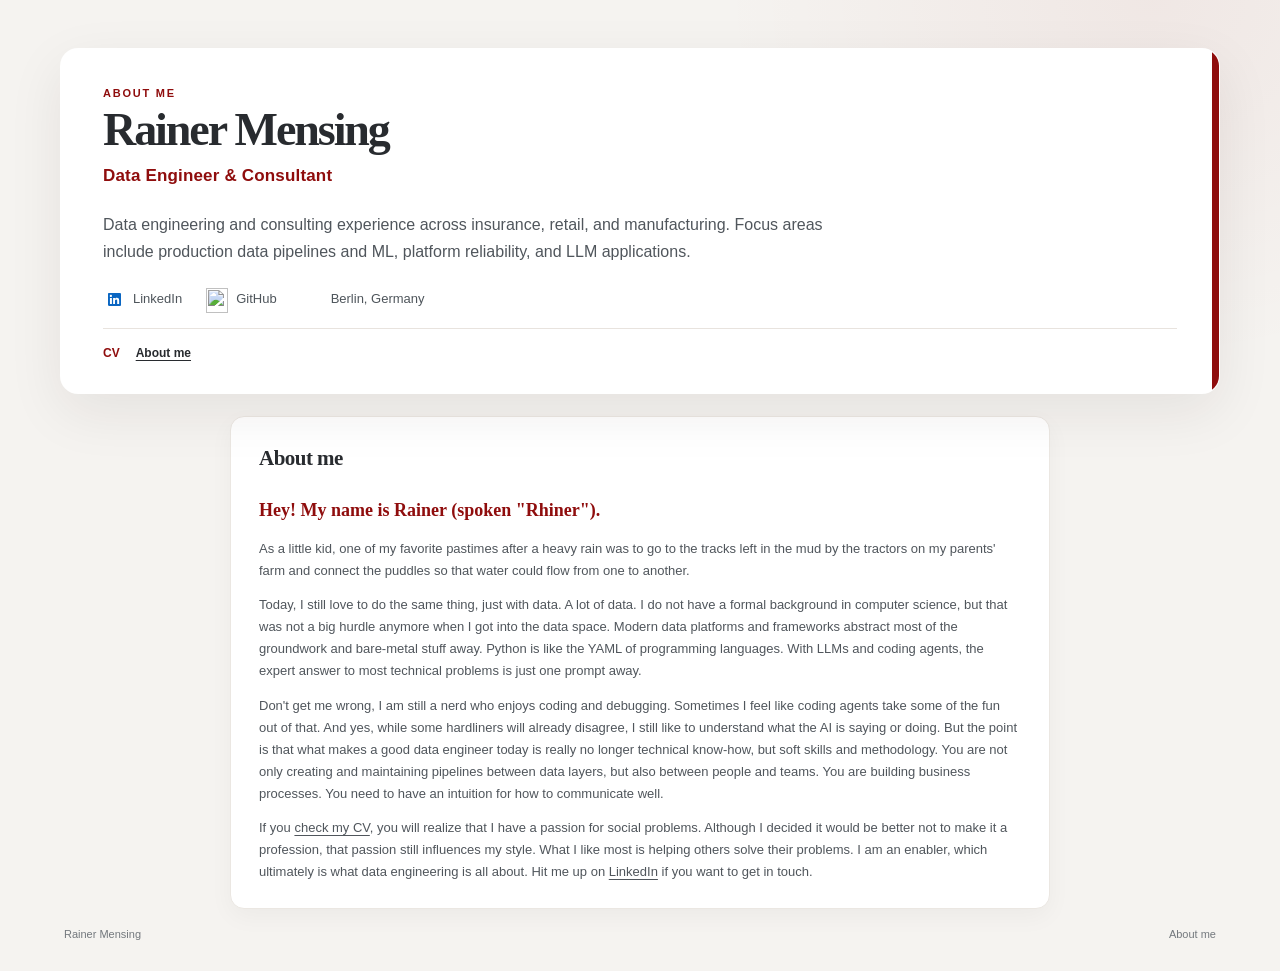
==== about.html @ 5866ab2f "Build responsive GitHub Pages CV" ====
<!doctype html>
<html lang="en">
  <head>
    <meta charset="utf-8">
    <meta name="viewport" content="width=device-width, initial-scale=1">
    <meta name="theme-color" content="#f5f3f0">
    <meta name="description" content="About Rainer Mensing, Data Engineer and Consultant based in Berlin, Germany.">
    <meta property="og:title" content="About Rainer Mensing">
    <meta property="og:description" content="A little more about Rainer Mensing, Data Engineer and Consultant.">
    <meta property="og:type" content="profile">
    <meta property="og:url" content="https://rainermensing.github.io/about.html">
    <title>About Rainer Mensing</title>
    <link rel="icon" href="assets/favicon.svg" type="image/svg+xml">
    <link rel="stylesheet" href="styles.css">
  </head>
  <body>
    <a class="skip-link" href="#main">Skip to About</a>
    <div class="page-shell">
      <header class="profile-card" aria-labelledby="name">
        <div class="profile-heading">
          <div>
            <p class="eyebrow">About me</p>
            <h1 id="name">Rainer Mensing</h1>
            <p class="headline">Data Engineer <span aria-hidden="true">&amp;</span> Consultant</p>
          </div>
        </div>
        <p class="intro">
          Data engineering and consulting experience across insurance, retail, and manufacturing.
          Focus areas include production data pipelines and ML, platform reliability, and LLM applications.
        </p>
        <ul class="contact-list" aria-label="Contact details">
          <li><span class="contact-icon" aria-hidden="true"><svg class="icon icon-brand" viewBox="0 0 28 28"><use href="assets/icons.svg#linkedin-brand"></use></svg></span><a href="https://www.linkedin.com/in/rainermensing">LinkedIn</a></li>
          <li><span class="contact-icon" aria-hidden="true"><img class="external-logo" src="https://cdn.simpleicons.org/github" alt=""></span><a href="https://github.com/rainermensing">GitHub</a></li>
          <li><span class="contact-icon" aria-hidden="true"><img class="external-logo berlin-bear-mark" src="https://upload.wikimedia.org/wikipedia/commons/7/77/Berliner_Baer.svg" alt=""></span><span>Berlin, Germany</span></li>
        </ul>
        <nav class="site-nav" aria-label="Primary navigation">
          <a href="index.html">CV</a>
          <a href="about.html" aria-current="page">About me</a>
        </nav>
      </header>

      <main id="main" class="single-page-layout">
        <article class="cv-section about-section" aria-labelledby="about-heading">
          <div class="section-heading">
            <h2 id="about-heading">About me</h2>
          </div>
          <div class="about-copy">
            <p class="about-lede">Hey! My name is Rainer (spoken "Rhiner").</p>
            <p>As a little kid, one of my favorite pastimes after a heavy rain was to go to the tracks left in the mud by the tractors on my parents' farm and connect the puddles so that water could flow from one to another.</p>
            <p>Today, I still love to do the same thing, just with data. A lot of data. I do not have a formal background in computer science, but that was not a big hurdle anymore when I got into the data space. Modern data platforms and frameworks abstract most of the groundwork and bare-metal stuff away. Python is like the YAML of programming languages. With LLMs and coding agents, the expert answer to most technical problems is just one prompt away.</p>
            <p>Don't get me wrong, I am still a nerd who enjoys coding and debugging. Sometimes I feel like coding agents take some of the fun out of that. And yes, while some hardliners will already disagree, I still like to understand what the AI is saying or doing. But the point is that what makes a good data engineer today is really no longer technical know-how, but soft skills and methodology. You are not only creating and maintaining pipelines between data layers, but also between people and teams. You are building business processes. You need to have an intuition for how to communicate well.</p>
            <p>If you <a href="index.html">check my CV</a>, you will realize that I have a passion for social problems. Although I decided it would be better not to make it a profession, that passion still influences my style. What I like most is helping others solve their problems. I am an enabler, which ultimately is what data engineering is all about. Hit me up on <a href="https://www.linkedin.com/in/rainermensing/">LinkedIn</a> if you want to get in touch.</p>
          </div>
        </article>
      </main>
      <footer class="page-footer"><span>Rainer Mensing</span><span>About me</span></footer>
    </div>
  </body>
</html>
---- styles.css ----
:root {
  color-scheme: light;
  --paper: #f5f3f0;
  --card: #fff;
  --ink: #282b2f;
  --muted: #626970;
  --line: #e8e3de;
  --accent: #8f0d0d;
  --accent-soft: #fbefed;
  --slate: #394650;
  --shadow: 0 18px 55px rgb(38 30 25 / 8%);
  font-family: "Aptos", "Segoe UI", "Helvetica Neue", Arial, sans-serif;
  font-synthesis: none;
  text-rendering: optimizeLegibility;
}

* {
  box-sizing: border-box;
}

html {
  scroll-behavior: smooth;
}

body {
  margin: 0;
  background:
    radial-gradient(ellipse at 90% 0%, rgb(143 13 13 / 5%), transparent 27rem),
    var(--paper);
  color: var(--ink);
  font-size: 15px;
  line-height: 1.55;
}

a {
  color: inherit;
  text-decoration-thickness: 1px;
  text-underline-offset: 0.2em;
}

a:hover {
  color: var(--accent);
}

a:focus-visible {
  outline: 3px solid #b3554c;
  outline-offset: 3px;
  border-radius: 2px;
}

.page-shell {
  width: min(1160px, calc(100% - 40px));
  margin: 48px auto 28px;
}

.skip-link {
  position: fixed;
  z-index: 5;
  top: 12px;
  left: 12px;
  padding: 10px 14px;
  transform: translateY(-160%);
  border-radius: 6px;
  background: var(--ink);
  color: white;
}

.skip-link:focus {
  transform: translateY(0);
}

.profile-card {
  position: relative;
  overflow: hidden;
  padding: 36px 42px 30px;
  border: 1px solid rgb(255 255 255 / 80%);
  border-radius: 18px;
  background: var(--card);
  box-shadow: var(--shadow);
}

.profile-card::after {
  position: absolute;
  top: 0;
  right: 0;
  width: 7px;
  height: 100%;
  background: var(--accent);
  content: "";
}

.eyebrow {
  margin: 0 0 2px;
  color: var(--accent);
  font-size: 11px;
  font-weight: 800;
  letter-spacing: 0.16em;
  text-transform: uppercase;
}

h1,
h2,
h3,
p {
  margin-top: 0;
}

h1 {
  margin-bottom: 0;
  font-family: Georgia, "Times New Roman", serif;
  font-size: clamp(32px, 5vw, 46px);
  font-weight: 700;
  letter-spacing: -0.045em;
  line-height: 1.12;
}

.headline {
  margin: 7px 0 0;
  color: var(--accent);
  font-size: 17px;
  font-weight: 650;
  letter-spacing: 0.01em;
}

.intro {
  max-width: 740px;
  margin: 22px 0 23px;
  color: #50565c;
  font-size: 16px;
  line-height: 1.7;
}

.contact-list {
  display: flex;
  flex-wrap: wrap;
  gap: 10px 24px;
  margin: 0;
  padding: 0;
  list-style: none;
}

.contact-list li {
  display: inline-flex;
  align-items: center;
  gap: 8px;
  color: #4e555b;
  font-size: 13px;
}

.contact-list a {
  text-decoration: none;
}

.contact-icon {
  display: inline-grid;
  width: 22px;
  height: 22px;
  place-items: center;
  color: var(--accent);
  font-size: 10px;
  font-weight: 800;
}

.contact-icon .icon {
  display: block;
  width: 13px;
  height: 13px;
}

.contact-icon .berlin-bear-mark {
  width: 16px;
  height: 16px;
}

.site-nav {
  display: flex;
  flex-wrap: wrap;
  gap: 8px 16px;
  margin-top: 18px;
  padding-top: 15px;
  border-top: 1px solid var(--line);
}

.site-nav a {
  color: var(--accent);
  font-size: 12px;
  font-weight: 750;
  text-decoration: none;
}

.site-nav a[aria-current="page"] {
  color: var(--ink);
  text-decoration: underline;
  text-decoration-thickness: 1px;
  text-underline-offset: 0.25em;
}

.external-logo {
  display: block;
  width: 100%;
  height: 100%;
  object-fit: contain;
}

.cv-layout {
  display: grid;
  grid-template-columns: minmax(0, 1.55fr) minmax(285px, 0.85fr);
  gap: 22px;
  align-items: start;
  margin-top: 22px;
}

.single-page-layout {
  max-width: 820px;
  margin: 22px auto 0;
}

.primary-column,
.sidebar {
  display: grid;
  gap: 20px;
  min-width: 0;
}

.cv-section {
  min-width: 0;
  padding: 25px 28px;
  border: 1px solid #ebe7e2;
  border-radius: 14px;
  background: var(--card);
  box-shadow: 0 8px 24px rgb(38 30 25 / 4%);
}

.section-heading {
  display: flex;
  align-items: center;
  gap: 11px;
  margin-bottom: 21px;
}

.section-heading h2 {
  margin: 0;
  font-family: Georgia, "Times New Roman", serif;
  font-size: 21px;
  font-weight: 700;
  letter-spacing: -0.025em;
}

.about-copy {
  display: grid;
  gap: 12px;
  color: #50565c;
  font-size: 13px;
  line-height: 1.7;
}

.about-copy p {
  margin: 0;
}

.about-lede {
  color: var(--accent);
  font-family: Georgia, "Times New Roman", serif;
  font-size: 18px;
  font-weight: 700;
}

.timeline {
  display: grid;
  gap: 25px;
}

.timeline-entry {
  position: relative;
  display: grid;
  grid-template-columns: 12px minmax(0, 1fr);
  gap: 14px;
}

.timeline-entry:not(:last-child)::before {
  position: absolute;
  top: 13px;
  bottom: -25px;
  left: 5px;
  width: 1px;
  background: var(--line);
  content: "";
}

.timeline-marker {
  z-index: 1;
  width: 11px;
  height: 11px;
  margin-top: 5px;
  border: 3px solid #f4dfdb;
  border-radius: 50%;
  background: var(--accent);
}

.entry-content {
  min-width: 0;
}

.entry-topline {
  display: flex;
  flex-wrap: wrap;
  align-items: baseline;
  justify-content: space-between;
  gap: 5px 12px;
}

.entry-topline h3,
.entry-content h3,
.education-entry h3 {
  margin: 0;
  font-size: 15px;
  font-weight: 750;
  line-height: 1.4;
}

.entry-meta {
  margin: 3px 0 0;
  color: var(--muted);
  font-size: 12px;
}

.date-label {
  color: var(--accent);
  font-size: 11px;
  font-weight: 750;
  white-space: nowrap;
}

.employer-list,
.logo-list,
.credential-list,
.technology-list,
.skill-list,
.language-list {
  margin: 0;
  padding: 0;
  list-style: none;
}

.employer-list {
  display: grid;
  gap: 8px;
  margin: 14px 0;
}

.employer,
.credential-list li,
.education-entry {
  display: flex;
  align-items: center;
  gap: 10px;
}

.employer strong,
.credential-list strong {
  display: block;
  font-size: 12px;
  line-height: 1.35;
}

.employer small,
.credential-list small {
  display: block;
  margin-top: 2px;
  color: var(--muted);
  font-size: 11px;
  line-height: 1.4;
}

.brand-mark {
  display: grid;
  width: 34px;
  height: 34px;
  flex: 0 0 34px;
  place-items: center;
  border: 1px solid #eee9e3;
  border-radius: 9px;
  background: #faf8f6;
  color: var(--slate);
  font-size: 11px;
  font-weight: 850;
  letter-spacing: -0.04em;
  line-height: 1;
}

.brand-mark-wide {
  width: 58px;
  flex-basis: 58px;
}

.mark-icon {
  display: block;
  width: 21px;
  height: 21px;
}

.mark-inovex {
  border-color: #fff;
  background: #fff;
  color: #a22b20;
  font-size: 9px;
  letter-spacing: -0.07em;
}

.mark-inovex .external-logo {
  min-width: 0;
  min-height: 0;
}

.brand-mark.mark-if {
  border-color: transparent;
  background: transparent;
}

.mark-if .mark-icon-if {
  width: 47px;
  height: 30px;
}

.mark-twente {
  background: #edf3f8;
  color: #426986;
}

.mark-fmp,
.mark-care {
  background: #f8f0e7;
  color: #8d572d;
}

.mark-giz,
.mark-issa,
.mark-geneva {
  background: #eef2ef;
  color: #496251;
}

.single-employer {
  display: inline-flex;
  align-items: center;
  gap: 9px;
  margin-top: 9px;
}

.detail-list {
  display: grid;
  gap: 6px;
  margin: 0;
  padding-left: 18px;
  color: #50565c;
  font-size: 12px;
}

.detail-list li::marker {
  color: var(--accent);
}

.section-intro {
  margin: -9px 0 12px;
  color: var(--muted);
  font-size: 12px;
}

.logo-list {
  display: grid;
  grid-template-columns: repeat(auto-fit, minmax(180px, 1fr));
  gap: 10px;
}

.logo-list li {
  display: flex;
  align-items: center;
  gap: 10px;
  min-height: 49px;
  color: #41474d;
  font-size: 12px;
  font-weight: 650;
}

.education-list {
  display: grid;
  gap: 21px;
}

.education-entry {
  align-items: flex-start;
}

.education-entry > div {
  flex: 1;
  min-width: 0;
}

.institution {
  margin: 4px 0 0;
  color: #41474d;
  font-size: 13px;
  font-weight: 650;
}

.education-entry .entry-meta {
  margin-top: 3px;
}

.sidebar .cv-section {
  padding: 23px 24px;
}

.sidebar .section-heading {
  margin-bottom: 16px;
}

.sidebar .section-heading h2 {
  font-size: 19px;
}

.skill-list {
  display: flex;
  flex-wrap: wrap;
  gap: 7px;
}

.skill-list li {
  padding: 6px 9px;
  border: 1px solid #ebe7e2;
  border-radius: 7px;
  background: #fcfbfa;
  color: #444a50;
  font-size: 11px;
  font-weight: 600;
  line-height: 1.35;
}

.tool-groups {
  display: grid;
  gap: 16px;
}

.tool-group h3 {
  display: flex;
  align-items: center;
  gap: 8px;
  margin: 0 0 8px;
  font-size: 12px;
  font-weight: 750;
}

.tool-group p {
  margin: 0;
  color: #555c63;
  font-size: 11px;
  line-height: 1.65;
}

.tool-category-mark {
  display: inline-grid;
  width: 25px;
  height: 25px;
  place-items: center;
  border-radius: 7px;
  background: var(--accent-soft);
  color: var(--accent);
  font-size: 9px;
  font-weight: 850;
}

.tool-category-mark .mark-icon {
  width: 16px;
  height: 16px;
}

.mark-platform {
  background: #edf2f5;
  color: #496577;
  font-size: 15px;
}

.mark-python {
  background: #edf1f7;
  color: #345f8b;
}

.mark-iac {
  background: #f2eef7;
  color: #654b80;
  font-size: 8px;
}

.technology-list {
  display: grid;
  grid-template-columns: repeat(2, minmax(0, 1fr));
  gap: 6px 8px;
}

.technology-list li {
  display: flex;
  align-items: center;
  gap: 7px;
  min-width: 0;
  color: #545b61;
  font-size: 10px;
  line-height: 1.25;
}

.tech-mark {
  display: inline-grid;
  width: 23px;
  height: 23px;
  flex: 0 0 23px;
  place-items: center;
  border: 1px solid #eee9e3;
  border-radius: 6px;
  background: #faf8f6;
  color: #46545d;
  font-size: 9px;
  font-weight: 850;
  letter-spacing: -0.06em;
}

.tech-mark .mark-icon {
  width: 15px;
  height: 15px;
}

.tech-mark .external-logo {
  width: 15px;
  height: 15px;
}

.tech-mark-wordmark {
  width: 34px;
  flex-basis: 34px;
}

.tech-mark-wordmark .external-logo {
  width: 27px;
  height: 14px;
}

.mark-dbt,
.mark-databricks {
  background: #fff0ed;
  color: #a53622;
}

.mark-mlflow,
.mark-terraform,
.mark-azure,
.mark-microsoft {
  background: #edf3fa;
  color: #34678d;
}

.mark-pulumi {
  background: #fdf4e7;
  color: #97651f;
}

.mark-airflow {
  background: #edf7ff;
  color: #017cee;
}

.mark-airflow .external-logo {
  width: 18px;
  height: 18px;
}

.mark-prefect,
.mark-pydantic,
.mark-github {
  background: #f1eff7;
  color: #625183;
}

.mark-k8s,
.mark-langchain,
.mark-gitlab {
  background: #eef3f8;
  color: #476a8a;
}

.mark-spark,
.mark-ansible,
.mark-pipeline {
  background: #fbefed;
  color: #95493d;
}

.mark-sql,
.mark-fastapi {
  background: #eef4ef;
  color: #527354;
  font-size: 7px;
}

.credential-list {
  display: grid;
  gap: 14px;
}

.credential-list li {
  align-items: flex-start;
}

.credential-list .brand-mark {
  width: 31px;
  height: 31px;
  flex-basis: 31px;
}

.credential-list .brand-mark .mark-icon {
  width: 19px;
  height: 19px;
}

.credential-list .brand-mark .external-logo {
  width: 19px;
  height: 19px;
}

.mark-microsoft {
  border-color: #dce8f0;
}

.mark-pipeline {
  color: #95493d;
}

.brand-mark,
.tech-mark {
  border: 0;
  background: transparent;
}

.rating-note {
  margin: -8px 0 10px;
  color: var(--muted);
  font-size: 10px;
}

.language-list {
  display: grid;
  gap: 10px;
}

.language-list li {
  display: flex;
  align-items: center;
  justify-content: space-between;
  gap: 10px;
  font-size: 12px;
  font-weight: 600;
}

.rating {
  color: var(--accent);
  font-size: 9px;
  letter-spacing: 0.15em;
  white-space: nowrap;
}

.rating i {
  color: #ded9d4;
  font-style: normal;
}

.page-footer {
  display: flex;
  justify-content: space-between;
  padding: 17px 4px 0;
  color: #73787d;
  font-size: 11px;
}

@media (max-width: 800px) {
  .page-shell {
    width: min(650px, calc(100% - 28px));
    margin-top: 20px;
  }

  .cv-layout {
    grid-template-columns: minmax(0, 1fr);
  }

  .sidebar {
    grid-template-columns: repeat(2, minmax(0, 1fr));
    align-items: start;
  }

  .sidebar .cv-section:nth-child(2) {
    grid-row: span 2;
  }
}

@media (max-width: 560px) {
  body {
    font-size: 14px;
  }

  .page-shell {
    width: calc(100% - 20px);
    margin: 10px auto 18px;
  }

  .profile-card {
    padding: 25px 20px 23px;
    border-radius: 14px;
  }

  .profile-card::after {
    width: 5px;
  }

  h1 {
    font-size: 33px;
  }

  .headline {
    font-size: 14px;
  }

  .intro {
    margin: 18px 0;
    font-size: 14px;
  }

  .contact-list {
    gap: 10px 16px;
  }

  .contact-list li {
    font-size: 12px;
  }

  .cv-layout {
    gap: 12px;
    margin-top: 12px;
  }

  .primary-column,
  .sidebar {
    gap: 12px;
  }

  .cv-section,
  .sidebar .cv-section {
    padding: 20px 18px;
    border-radius: 12px;
  }

  .sidebar {
    grid-template-columns: minmax(0, 1fr);
  }

  .sidebar .cv-section:nth-child(2) {
    grid-row: auto;
  }

  .entry-topline {
    align-items: flex-start;
  }

  .date-label {
    padding-top: 2px;
  }

  .education-entry .entry-topline {
    flex-direction: column;
    gap: 3px;
  }

  .logo-list {
    grid-template-columns: minmax(0, 1fr);
  }
}

@media (prefers-reduced-motion: reduce) {
  html {
    scroll-behavior: auto;
  }
}

@media print {
  @page {
    size: A4;
    margin: 12mm;
  }

  :root {
    --paper: #fff;
    --card: #fff;
    --shadow: none;
  }

  body {
    background: #fff;
    color: #222;
    font-size: 9pt;
    print-color-adjust: exact;
    -webkit-print-color-adjust: exact;
  }

  .page-shell {
    width: 100%;
    margin: 0;
  }

  .profile-card,
  .cv-section {
    border: 1px solid #ddd;
    box-shadow: none;
  }

  .profile-card {
    padding: 8mm;
  }

  .profile-card::after {
    width: 4px;
  }

  .cv-layout {
    grid-template-columns: minmax(0, 1.5fr) minmax(220px, 0.85fr);
    gap: 4mm;
    margin-top: 4mm;
  }

  .primary-column,
  .sidebar {
    gap: 4mm;
  }

  .cv-section,
  .sidebar .cv-section {
    padding: 5mm;
    break-inside: avoid;
  }

  .section-heading {
    margin-bottom: 3mm;
  }

  .timeline,
  .education-list,
  .tool-groups {
    gap: 3mm;
  }

  .contact-list {
    gap: 2mm 5mm;
  }

  .contact-list a {
    text-decoration: none;
  }

  a {
    text-decoration: none;
  }

  .page-footer,
  .skip-link {
    display: none;
  }

  .detail-list {
    gap: 1mm;
    font-size: 8pt;
  }

  .skill-list li,
  .technology-list li,
  .tool-group p {
    font-size: 7.5pt;
  }
}
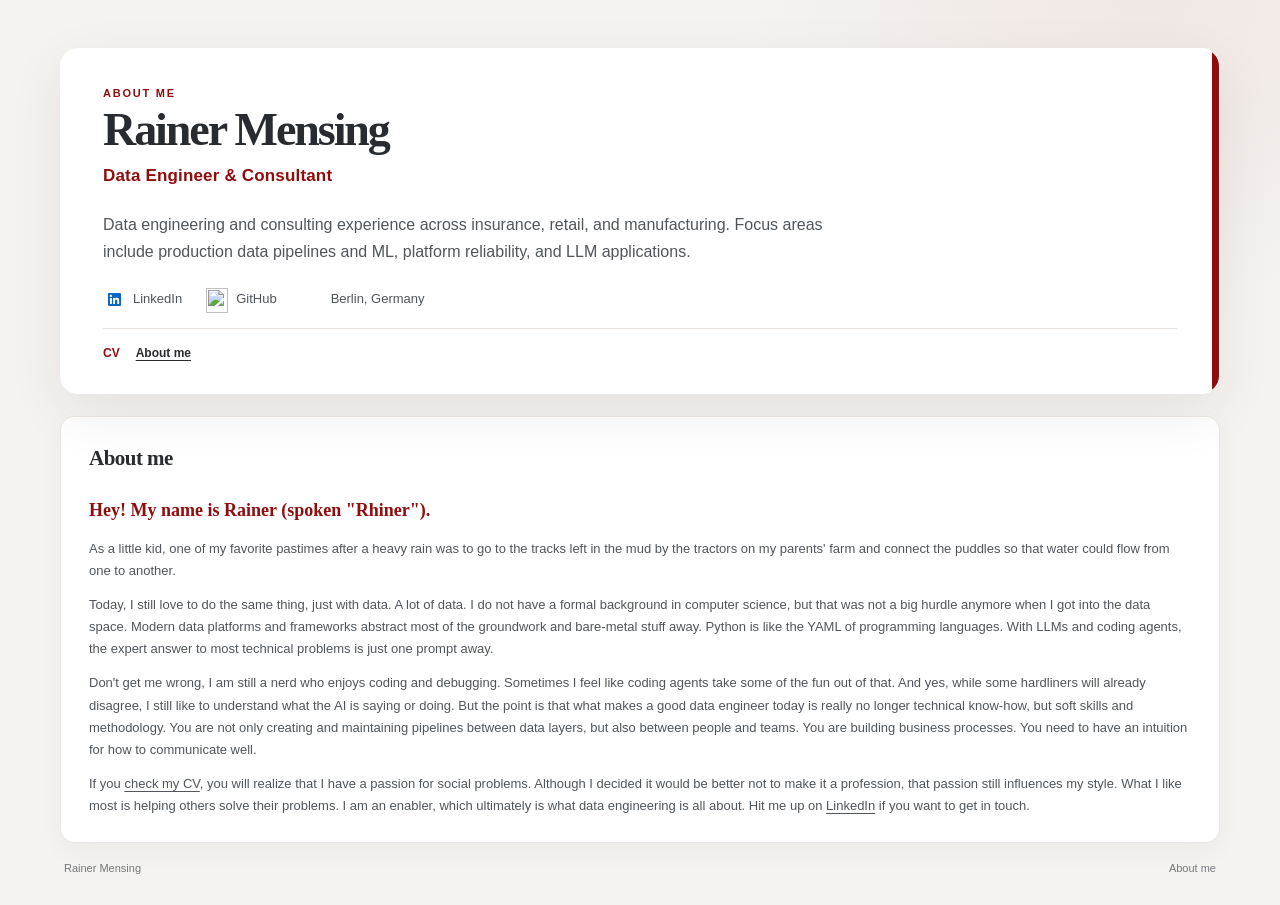
==== commit 3632845e: "add private cv" ====
--- a/about.html
+++ b/about.html
@@ -29,7 +29,7 @@
           Focus areas include production data pipelines and ML, platform reliability, and LLM applications.
         </p>
         <ul class="contact-list" aria-label="Contact details">
-          <li><span class="contact-icon" aria-hidden="true"><svg class="icon icon-brand" viewBox="0 0 28 28"><use href="assets/icons.svg#linkedin-brand"></use></svg></span><a href="https://www.linkedin.com/in/rainermensing">LinkedIn</a></li>
+          <li><span class="contact-icon" aria-hidden="true"><svg class="icon icon-brand" viewBox="0 0 28 28"><use href="assets/icons.svg?v=2#linkedin-brand"></use></svg></span><a href="https://www.linkedin.com/in/rainermensing">LinkedIn</a></li>
           <li><span class="contact-icon" aria-hidden="true"><img class="external-logo" src="https://cdn.simpleicons.org/github" alt=""></span><a href="https://github.com/rainermensing">GitHub</a></li>
           <li><span class="contact-icon" aria-hidden="true"><img class="external-logo berlin-bear-mark" src="https://upload.wikimedia.org/wikipedia/commons/7/77/Berliner_Baer.svg" alt=""></span><span>Berlin, Germany</span></li>
         </ul>
--- a/styles.css
+++ b/styles.css
@@ -211,7 +211,7 @@
 }
 
 .single-page-layout {
-  max-width: 820px;
+  width: 100%;
   margin: 22px auto 0;
 }
 
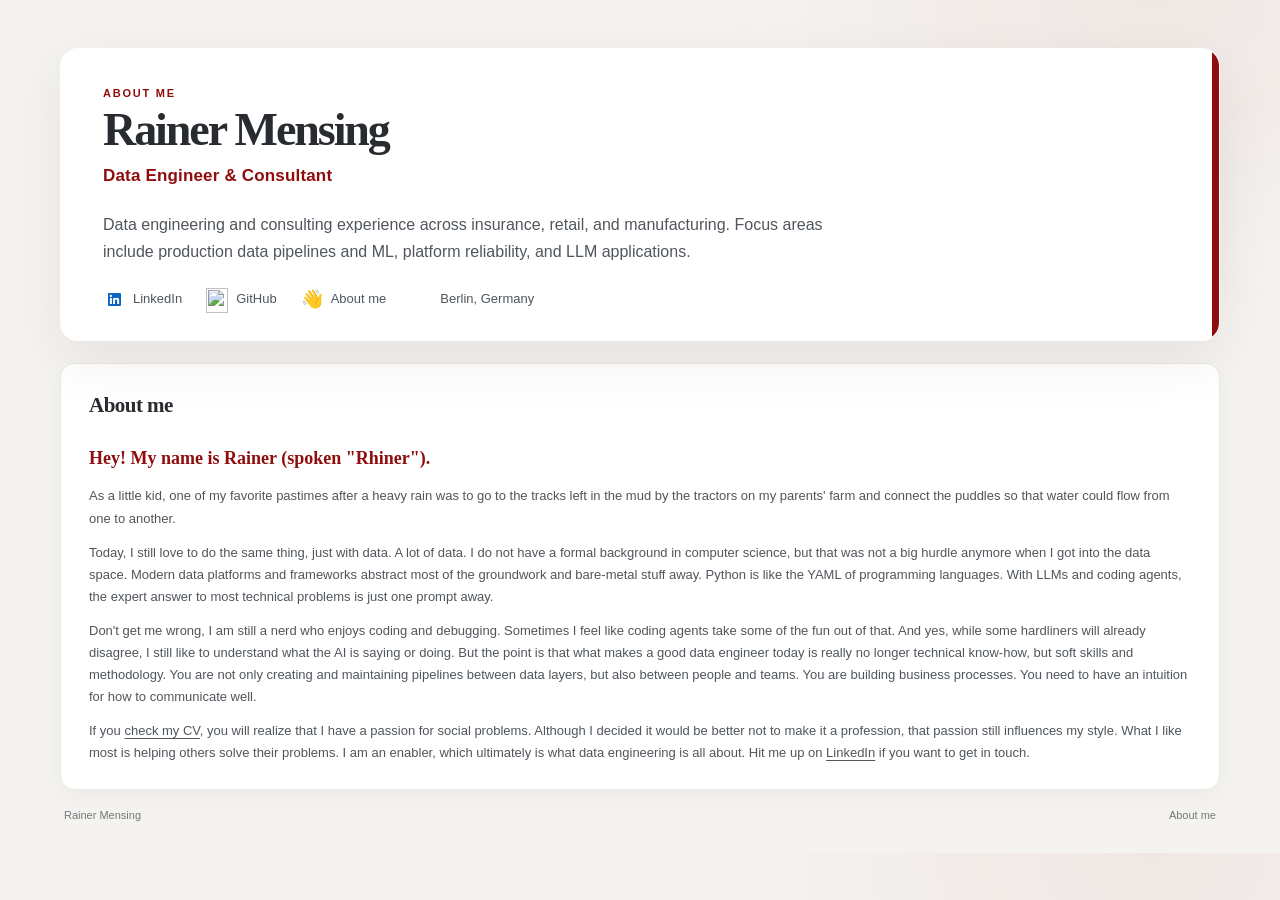
==== commit 185656d5: "improve layout for print" ====
--- a/about.html
+++ b/about.html
@@ -28,15 +28,14 @@
           Data engineering and consulting experience across insurance, retail, and manufacturing.
           Focus areas include production data pipelines and ML, platform reliability, and LLM applications.
         </p>
-        <ul class="contact-list" aria-label="Contact details">
-          <li><span class="contact-icon" aria-hidden="true"><svg class="icon icon-brand" viewBox="0 0 28 28"><use href="assets/icons.svg?v=2#linkedin-brand"></use></svg></span><a href="https://www.linkedin.com/in/rainermensing">LinkedIn</a></li>
-          <li><span class="contact-icon" aria-hidden="true"><img class="external-logo" src="https://cdn.simpleicons.org/github" alt=""></span><a href="https://github.com/rainermensing">GitHub</a></li>
-          <li><span class="contact-icon" aria-hidden="true"><img class="external-logo berlin-bear-mark" src="https://upload.wikimedia.org/wikipedia/commons/7/77/Berliner_Baer.svg" alt=""></span><span>Berlin, Germany</span></li>
-        </ul>
-        <nav class="site-nav" aria-label="Primary navigation">
-          <a href="index.html">CV</a>
-          <a href="about.html" aria-current="page">About me</a>
-        </nav>
+        <div class="header-links">
+          <ul class="contact-list" aria-label="Contact details and site navigation">
+            <li><span class="contact-icon" aria-hidden="true"><svg class="icon icon-brand" viewBox="0 0 28 28"><use href="assets/icons.svg?v=2#linkedin-brand"></use></svg></span><a href="https://www.linkedin.com/in/rainermensing">LinkedIn</a></li>
+            <li><span class="contact-icon" aria-hidden="true"><img class="external-logo" src="https://cdn.simpleicons.org/github" alt=""></span><a href="https://github.com/rainermensing">GitHub</a></li>
+            <li><span class="contact-icon" aria-hidden="true"><img class="external-logo" src="assets/favicon.svg" alt=""></span><a href="about.html" aria-current="page">About me</a></li>
+            <li><span class="contact-icon" aria-hidden="true"><img class="external-logo berlin-bear-mark" src="https://upload.wikimedia.org/wikipedia/commons/7/77/Berliner_Baer.svg" alt=""></span><span>Berlin, Germany</span></li>
+          </ul>
+        </div>
       </header>
 
       <main id="main" class="single-page-layout">
--- a/styles.css
+++ b/styles.css
@@ -89,6 +89,25 @@
   content: "";
 }
 
+.profile-heading {
+  display: grid;
+  grid-template-columns: minmax(0, 1fr) auto;
+  align-items: flex-start;
+  justify-content: space-between;
+  gap: 8px 24px;
+}
+
+.profile-heading > div {
+  min-width: 0;
+}
+
+.header-links {
+  display: flex;
+  flex-wrap: wrap;
+  align-items: center;
+  gap: 10px 24px;
+}
+
 .eyebrow {
   margin: 0 0 2px;
   color: var(--accent);
@@ -172,29 +191,6 @@
   height: 16px;
 }
 
-.site-nav {
-  display: flex;
-  flex-wrap: wrap;
-  gap: 8px 16px;
-  margin-top: 18px;
-  padding-top: 15px;
-  border-top: 1px solid var(--line);
-}
-
-.site-nav a {
-  color: var(--accent);
-  font-size: 12px;
-  font-weight: 750;
-  text-decoration: none;
-}
-
-.site-nav a[aria-current="page"] {
-  color: var(--ink);
-  text-decoration: underline;
-  text-decoration-thickness: 1px;
-  text-underline-offset: 0.25em;
-}
-
 .external-logo {
   display: block;
   width: 100%;
@@ -220,6 +216,22 @@
   display: grid;
   gap: 20px;
   min-width: 0;
+}
+
+.sidebar-column {
+  display: contents;
+}
+.sidebar .cv-section[aria-labelledby="skills-heading"] {
+  order: 1;
+}
+.sidebar .cv-section[aria-labelledby="toolbelt-heading"] {
+  order: 2;
+}
+.sidebar .cv-section[aria-labelledby="certificates-heading"] {
+  order: 3;
+}
+.sidebar .cv-section[aria-labelledby="languages-heading"] {
+  order: 4;
 }
 
 .cv-section {
@@ -855,11 +867,14 @@
   }
 
   .sidebar {
-    grid-template-columns: minmax(0, 1fr);
-  }
-
-  .sidebar .cv-section:nth-child(2) {
-    grid-row: auto;
+    grid-template-columns: repeat(2, minmax(0, 1fr));
+  }
+
+  .sidebar-column {
+    display: grid;
+    align-content: start;
+    gap: 4mm;
+    min-width: 0;
   }
 
   .entry-topline {
@@ -889,7 +904,7 @@
 @media print {
   @page {
     size: A4;
-    margin: 12mm;
+    margin: 8mm;
   }
 
   :root {
@@ -902,6 +917,7 @@
     background: #fff;
     color: #222;
     font-size: 9pt;
+    zoom: 0.8;
     print-color-adjust: exact;
     -webkit-print-color-adjust: exact;
   }
@@ -936,6 +952,21 @@
     gap: 4mm;
   }
 
+  .sidebar {
+    grid-template-columns: minmax(0, 1fr);
+  }
+
+  .sidebar-column:first-child {
+    display: grid;
+    grid-template-columns: minmax(0, 1fr);
+    gap: 4mm;
+    min-width: 0;
+  }
+
+  .sidebar .cv-section:nth-child(2) {
+    grid-row: auto;
+  }
+
   .cv-section,
   .sidebar .cv-section {
     padding: 5mm;
@@ -949,7 +980,7 @@
   .timeline,
   .education-list,
   .tool-groups {
-    gap: 3mm;
+    gap: 4mm;
   }
 
   .contact-list {
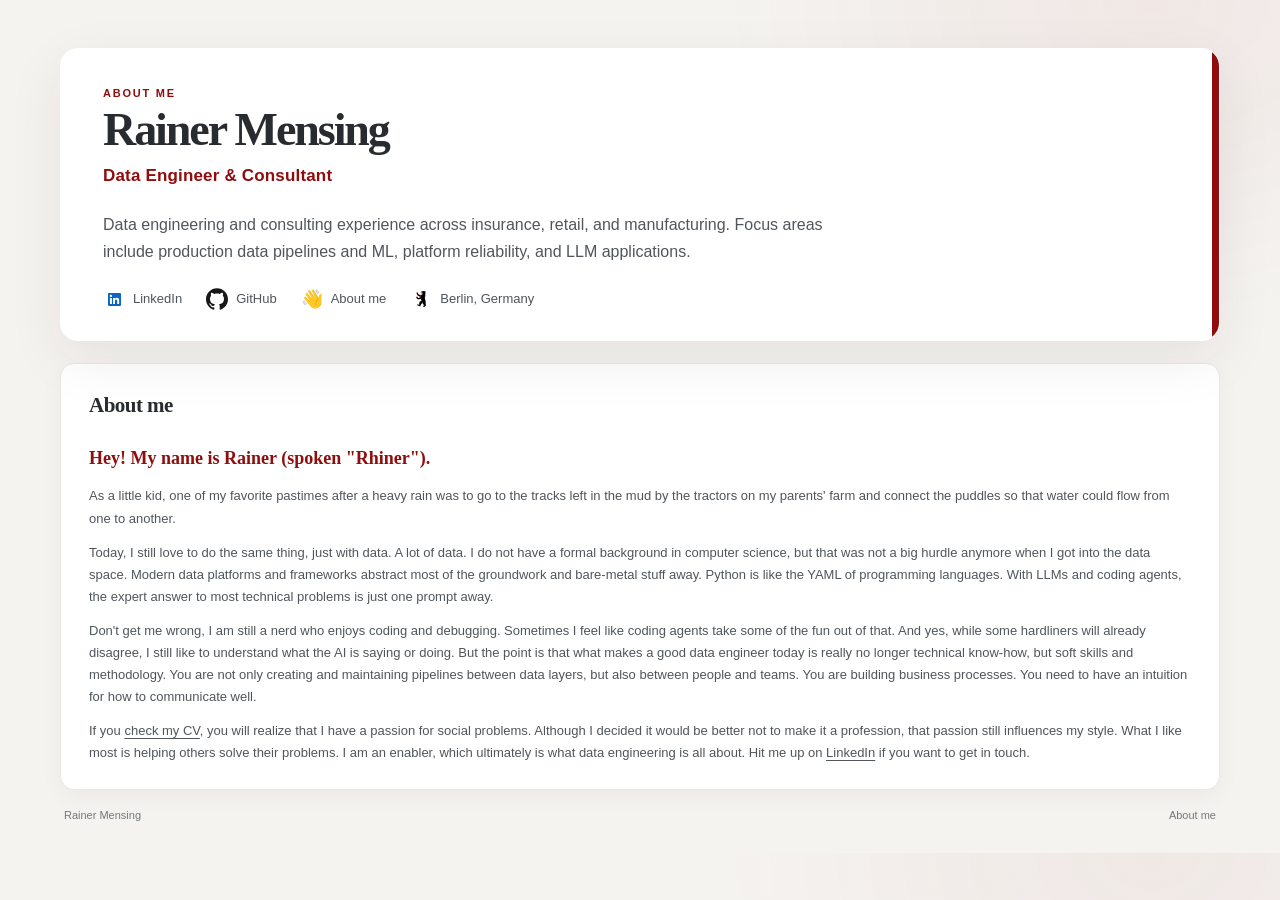
==== commit 94c87951: "downloaded all logos and icons for stability" ====
--- a/about.html
+++ b/about.html
@@ -31,9 +31,9 @@
         <div class="header-links">
           <ul class="contact-list" aria-label="Contact details and site navigation">
             <li><span class="contact-icon" aria-hidden="true"><svg class="icon icon-brand" viewBox="0 0 28 28"><use href="assets/icons.svg?v=2#linkedin-brand"></use></svg></span><a href="https://www.linkedin.com/in/rainermensing">LinkedIn</a></li>
-            <li><span class="contact-icon" aria-hidden="true"><img class="external-logo" src="https://cdn.simpleicons.org/github" alt=""></span><a href="https://github.com/rainermensing">GitHub</a></li>
+            <li><span class="contact-icon" aria-hidden="true"><img class="external-logo" src="assets/logos/github.svg" alt=""></span><a href="https://github.com/rainermensing">GitHub</a></li>
             <li><span class="contact-icon" aria-hidden="true"><img class="external-logo" src="assets/favicon.svg" alt=""></span><a href="about.html" aria-current="page">About me</a></li>
-            <li><span class="contact-icon" aria-hidden="true"><img class="external-logo berlin-bear-mark" src="https://upload.wikimedia.org/wikipedia/commons/7/77/Berliner_Baer.svg" alt=""></span><span>Berlin, Germany</span></li>
+            <li><span class="contact-icon" aria-hidden="true"><img class="external-logo berlin-bear-mark" src="assets/logos/berlin-bear.svg" alt=""></span><span>Berlin, Germany</span></li>
           </ul>
         </div>
       </header>
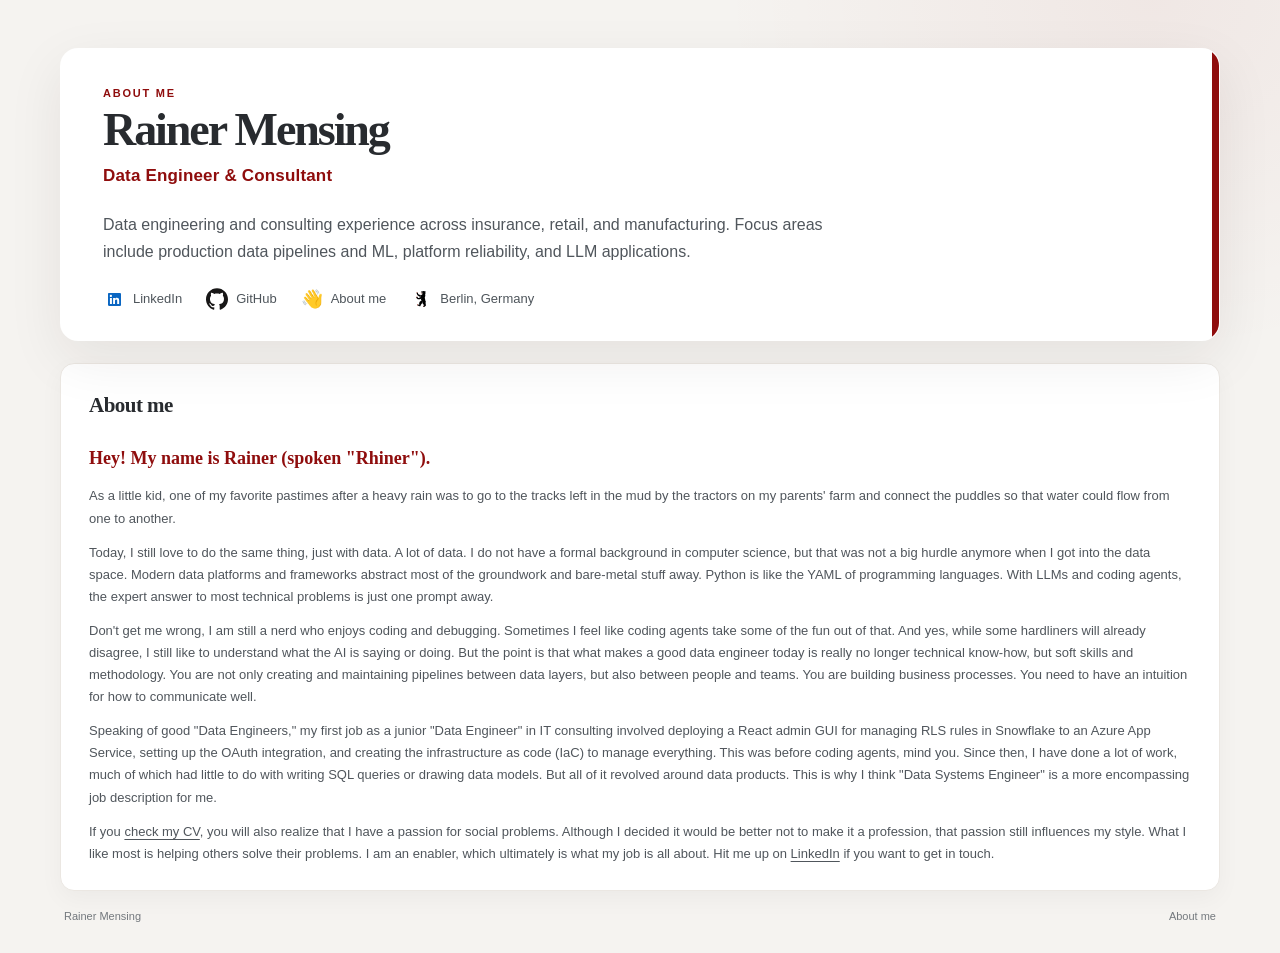
==== commit a25256e8: "add Makefile tasks for quick updates" ====
--- a/about.html
+++ b/about.html
@@ -44,11 +44,14 @@
             <h2 id="about-heading">About me</h2>
           </div>
           <div class="about-copy">
+            <!-- ABOUT-COPY:START -->
             <p class="about-lede">Hey! My name is Rainer (spoken "Rhiner").</p>
             <p>As a little kid, one of my favorite pastimes after a heavy rain was to go to the tracks left in the mud by the tractors on my parents' farm and connect the puddles so that water could flow from one to another.</p>
             <p>Today, I still love to do the same thing, just with data. A lot of data. I do not have a formal background in computer science, but that was not a big hurdle anymore when I got into the data space. Modern data platforms and frameworks abstract most of the groundwork and bare-metal stuff away. Python is like the YAML of programming languages. With LLMs and coding agents, the expert answer to most technical problems is just one prompt away.</p>
             <p>Don't get me wrong, I am still a nerd who enjoys coding and debugging. Sometimes I feel like coding agents take some of the fun out of that. And yes, while some hardliners will already disagree, I still like to understand what the AI is saying or doing. But the point is that what makes a good data engineer today is really no longer technical know-how, but soft skills and methodology. You are not only creating and maintaining pipelines between data layers, but also between people and teams. You are building business processes. You need to have an intuition for how to communicate well.</p>
-            <p>If you <a href="index.html">check my CV</a>, you will realize that I have a passion for social problems. Although I decided it would be better not to make it a profession, that passion still influences my style. What I like most is helping others solve their problems. I am an enabler, which ultimately is what data engineering is all about. Hit me up on <a href="https://www.linkedin.com/in/rainermensing/">LinkedIn</a> if you want to get in touch.</p>
+            <p>Speaking of good "Data Engineers," my first job as a junior "Data Engineer" in IT consulting involved deploying a React admin GUI for managing RLS rules in Snowflake to an Azure App Service, setting up the OAuth integration, and creating the infrastructure as code (IaC) to manage everything. This was before coding agents, mind you. Since then, I have done a lot of work, much of which had little to do with writing SQL queries or drawing data models. But all of it revolved around data products. This is why I think "Data Systems Engineer" is a more encompassing job description for me.</p>
+            <p>If you <a href="index.html">check my CV</a>, you will also realize that I have a passion for social problems. Although I decided it would be better not to make it a profession, that passion still influences my style. What I like most is helping others solve their problems. I am an enabler, which ultimately is what my job is all about. Hit me up on <a href="https://www.linkedin.com/in/rainermensing/">LinkedIn</a> if you want to get in touch.</p>
+            <!-- ABOUT-COPY:END -->
           </div>
         </article>
       </main>
--- a/styles.css
+++ b/styles.css
@@ -250,6 +250,10 @@
   margin-bottom: 21px;
 }
 
+.section-heading-with-date {
+  justify-content: space-between;
+}
+
 .section-heading h2 {
   margin: 0;
   font-family: Georgia, "Times New Roman", serif;
@@ -472,12 +476,6 @@
   color: var(--accent);
 }
 
-.section-intro {
-  margin: -9px 0 12px;
-  color: var(--muted);
-  font-size: 12px;
-}
-
 .logo-list {
   display: grid;
   grid-template-columns: repeat(auto-fit, minmax(180px, 1fr));
@@ -492,6 +490,28 @@
   color: #41474d;
   font-size: 12px;
   font-weight: 650;
+}
+
+.logo-list li > span:last-child {
+  flex: 1;
+  min-width: 0;
+}
+
+.logo-list strong,
+.logo-list small {
+  display: block;
+}
+
+.logo-list strong {
+  line-height: 1.35;
+}
+
+.logo-list small {
+  margin-top: 2px;
+  color: var(--muted);
+  font-size: 11px;
+  font-weight: 400;
+  line-height: 1.4;
 }
 
 .education-list {
@@ -604,26 +624,26 @@
 }
 
 .technology-list {
-  display: grid;
-  grid-template-columns: repeat(2, minmax(0, 1fr));
-  gap: 6px 8px;
+  display: flex;
+  flex-wrap: wrap;
+  gap: 5px 10px;
 }
 
 .technology-list li {
   display: flex;
   align-items: center;
-  gap: 7px;
+  gap: 5px;
   min-width: 0;
   color: #545b61;
   font-size: 10px;
-  line-height: 1.25;
+  line-height: 1.3;
 }
 
 .tech-mark {
   display: inline-grid;
-  width: 23px;
-  height: 23px;
-  flex: 0 0 23px;
+  width: 16px;
+  height: 16px;
+  flex: 0 0 16px;
   place-items: center;
   border: 1px solid #eee9e3;
   border-radius: 6px;
@@ -640,18 +660,18 @@
 }
 
 .tech-mark .external-logo {
-  width: 15px;
-  height: 15px;
+  width: 13px;
+  height: 13px;
 }
 
 .tech-mark-wordmark {
-  width: 34px;
-  flex-basis: 34px;
+  width: 23px;
+  flex-basis: 23px;
 }
 
 .tech-mark-wordmark .external-logo {
-  width: 27px;
-  height: 14px;
+  width: 21px;
+  height: 12px;
 }
 
 .mark-dbt,
@@ -679,8 +699,8 @@
 }
 
 .mark-airflow .external-logo {
-  width: 18px;
-  height: 18px;
+  width: 14px;
+  height: 14px;
 }
 
 .mark-prefect,
@@ -904,7 +924,7 @@
 @media print {
   @page {
     size: A4;
-    margin: 8mm;
+    margin: 4mm;
   }
 
   :root {
